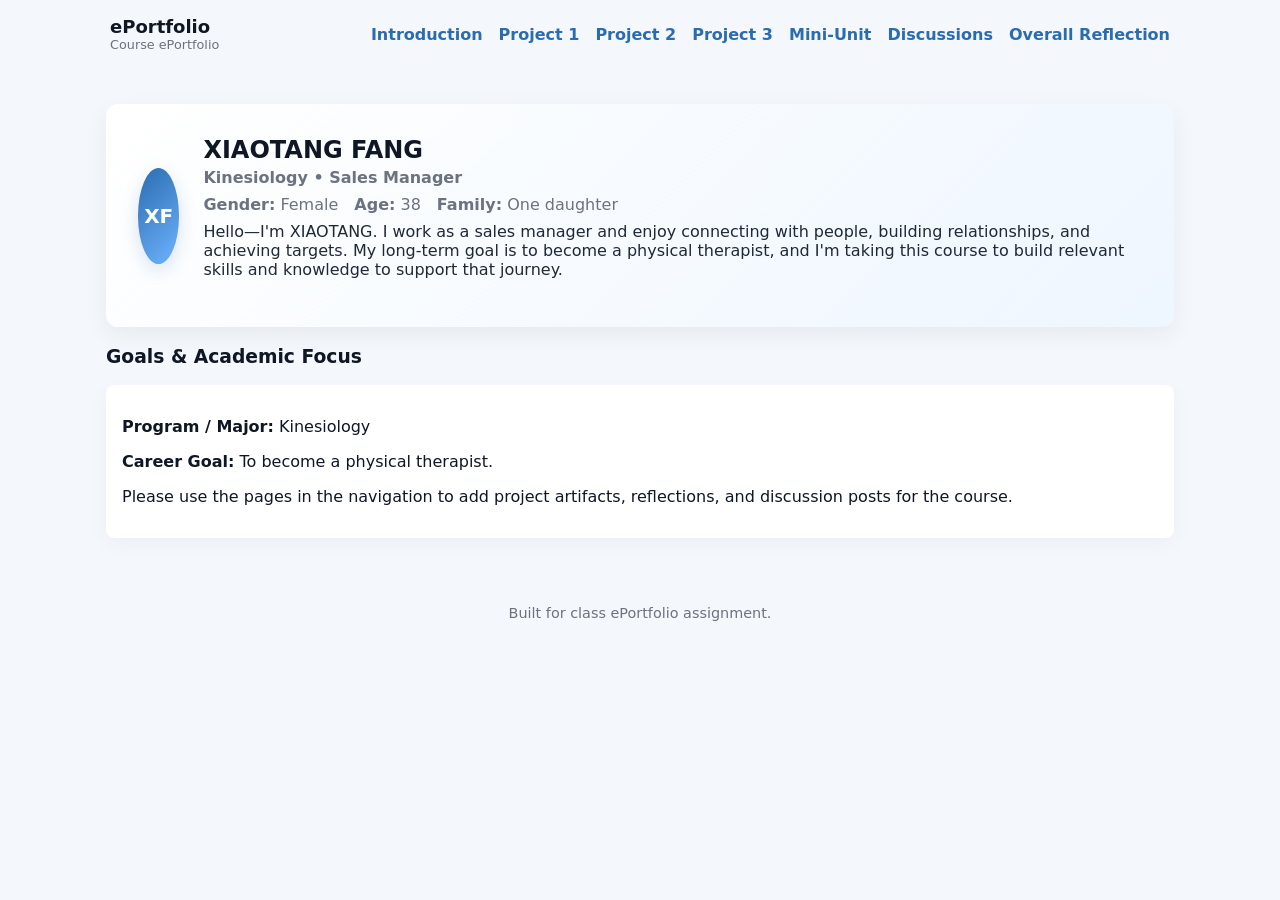
==== index.html @ 73dee46e "Initial ePortfolio scaffold" ====
<!doctype html>
<html lang="en">
  <head>
    <meta charset="utf-8" />
    <meta name="viewport" content="width=device-width,initial-scale=1" />
    <title>ePortfolio - Introduction</title>
    <link rel="stylesheet" href="css/styles.css">
  </head>
  <body>
    <header class="site-header">
      <div class="site-brand">
        <h1>ePortfolio</h1>
        <p class="tag">Course ePortfolio</p>
      </div>
      <nav>
        <ul class="nav">
          <li><a href="index.html">Introduction</a></li>
          <li><a href="project1.html">Project 1</a></li>
          <li><a href="project2.html">Project 2</a></li>
          <li><a href="project3.html">Project 3</a></li>
          <li><a href="mini_unit.html">Mini-Unit</a></li>
          <li><a href="discussions.html">Discussions</a></li>
          <li><a href="reflection.html">Overall Reflection</a></li>
        </ul>
      </nav>
    </header>

    <main class="container">
      <section class="hero">
        <div class="hero-inner">
          <div class="avatar">XF</div>
          <div class="hero-info">
            <h2 class="name">XIAOTANG FANG</h2>
            <p class="subtitle">Kinesiology • Sales Manager</p>
            <ul class="meta">
              <li><strong>Gender:</strong> Female</li>
              <li><strong>Age:</strong> 38</li>
              <li><strong>Family:</strong> One daughter</li>
            </ul>
            <p class="about">Hello—I'm XIAOTANG. I work as a sales manager and enjoy connecting with people, building relationships, and achieving targets. My long-term goal is to become a physical therapist, and I'm taking this course to build relevant skills and knowledge to support that journey.</p>
          </div>
        </div>
      </section>

      <section>
        <h3>Goals & Academic Focus</h3>
        <article class="intro-card">
          <p><strong>Program / Major:</strong> Kinesiology</p>
          <p><strong>Career Goal:</strong> To become a physical therapist.</p>
          <p>Please use the pages in the navigation to add project artifacts, reflections, and discussion posts for the course.</p>
        </article>
      </section>

    </main>

    <footer class="site-footer">
      <p>Built for class ePortfolio assignment.</p>
    </footer>
  </body>
</html>
---- css/styles.css ----
/* Simple styles for ePortfolio */

:root{
	--bg:#f4f7fb;
	--card:#ffffff;
	--accent:#2b6cb0;
	--accent-2:#6fb3ff;
	--muted:#6b7280;
}
*{box-sizing:border-box}
body{font-family:Inter,system-ui,-apple-system,Segoe UI,Roboto,Helvetica,Arial; margin:0; background:var(--bg); color:#0f1724; -webkit-font-smoothing:antialiased}
.site-header{background:transparent; padding:1rem 1.25rem; display:flex; align-items:center; justify-content:space-between; max-width:1100px; margin:0 auto}
.site-brand h1{margin:0; font-size:1.125rem}
.site-brand .tag{margin:0; font-size:.8rem; color:var(--muted)}
.nav{list-style:none; margin:0; padding:0; display:flex; gap:1rem}
.nav a{color:var(--accent); text-decoration:none; font-weight:600}
.nav a:hover{color:var(--accent-2)}
.container{max-width:1100px; margin:2.25rem auto; padding:0 1rem}

.hero{background:linear-gradient(135deg,#ffffff 0%, #eef6ff 100%); padding:2rem; border-radius:12px; box-shadow:0 8px 24px rgba(15,23,42,.06)}
.hero-inner{display:flex; gap:1.5rem; align-items:center}
.avatar{width:96px; height:96px; border-radius:50%; background:linear-gradient(135deg,var(--accent),var(--accent-2)); color:white; display:flex; align-items:center; justify-content:center; font-weight:700; font-size:1.25rem; box-shadow:0 6px 18px rgba(43,108,176,.18)}
.hero-info .name{margin:0; font-size:1.5rem}
.hero-info .subtitle{margin:.25rem 0; color:var(--muted); font-weight:600}
.meta{list-style:none; display:flex; gap:1rem; padding:0; margin:.5rem 0; color:var(--muted)}
.about{margin-top:.5rem; color:#1f2937}

.intro-card{background:var(--card); padding:1rem; border-radius:8px; box-shadow:0 6px 20px rgba(15,23,42,.04)}

.site-footer{padding:1rem; text-align:center; color:var(--muted); font-size:.9rem}

@media (max-width:720px){
	.hero-inner{flex-direction:column; align-items:flex-start}
	.avatar{width:84px; height:84px}
}
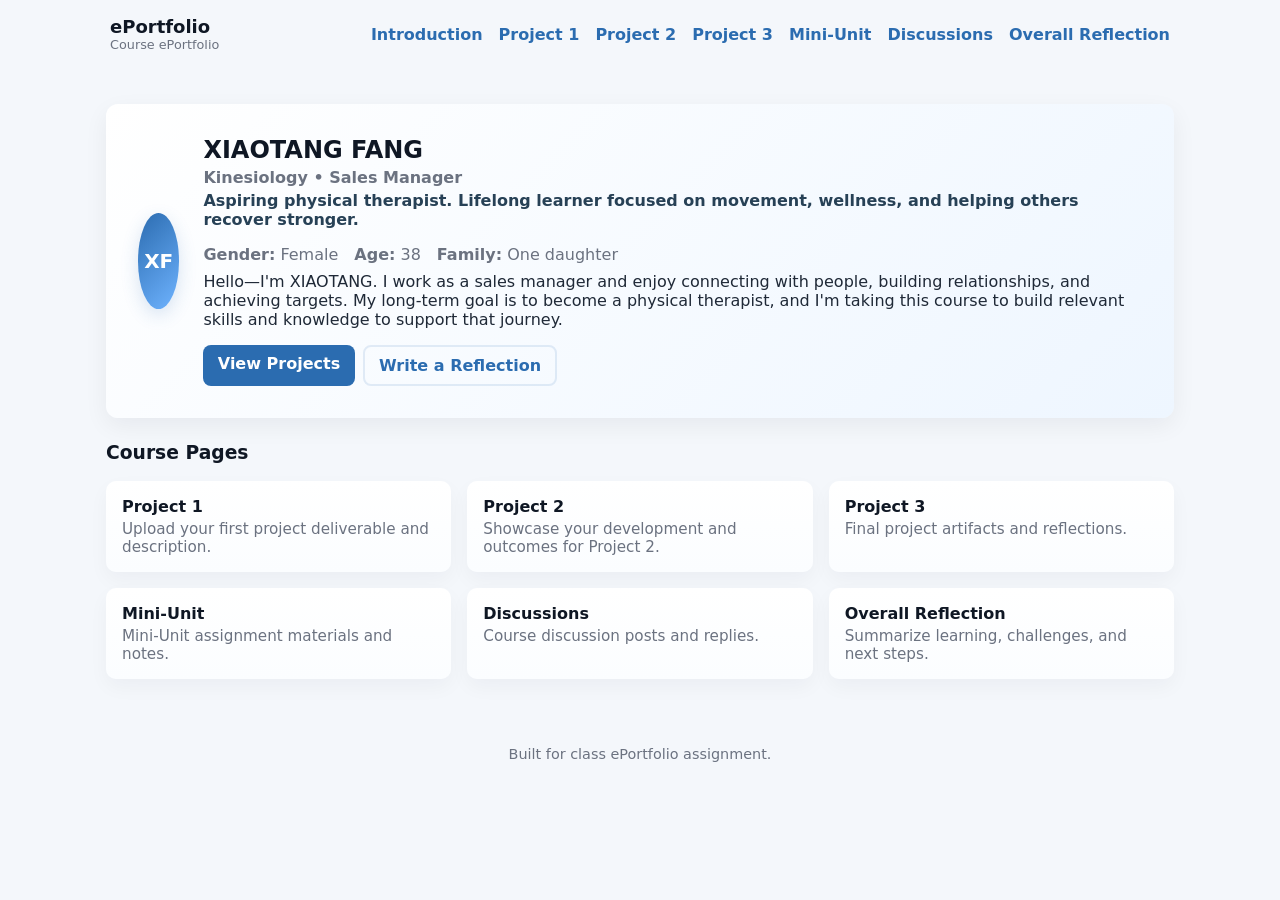
==== commit 98aeb791: "beautify index page" ====
--- a/index.html
+++ b/index.html
@@ -32,23 +32,52 @@
           <div class="hero-info">
             <h2 class="name">XIAOTANG FANG</h2>
             <p class="subtitle">Kinesiology • Sales Manager</p>
+            <p class="tagline">Aspiring physical therapist. Lifelong learner focused on movement, wellness, and helping others recover stronger.</p>
+
             <ul class="meta">
               <li><strong>Gender:</strong> Female</li>
               <li><strong>Age:</strong> 38</li>
               <li><strong>Family:</strong> One daughter</li>
             </ul>
+
             <p class="about">Hello—I'm XIAOTANG. I work as a sales manager and enjoy connecting with people, building relationships, and achieving targets. My long-term goal is to become a physical therapist, and I'm taking this course to build relevant skills and knowledge to support that journey.</p>
+
+            <div class="actions">
+              <a class="btn" href="project1.html">View Projects</a>
+              <a class="btn ghost" href="reflection.html">Write a Reflection</a>
+            </div>
           </div>
         </div>
       </section>
 
-      <section>
-        <h3>Goals & Academic Focus</h3>
-        <article class="intro-card">
-          <p><strong>Program / Major:</strong> Kinesiology</p>
-          <p><strong>Career Goal:</strong> To become a physical therapist.</p>
-          <p>Please use the pages in the navigation to add project artifacts, reflections, and discussion posts for the course.</p>
-        </article>
+      <section class="cards-section">
+        <h3>Course Pages</h3>
+        <div class="cards-grid">
+          <a class="card" href="project1.html">
+            <h4>Project 1</h4>
+            <p>Upload your first project deliverable and description.</p>
+          </a>
+          <a class="card" href="project2.html">
+            <h4>Project 2</h4>
+            <p>Showcase your development and outcomes for Project 2.</p>
+          </a>
+          <a class="card" href="project3.html">
+            <h4>Project 3</h4>
+            <p>Final project artifacts and reflections.</p>
+          </a>
+          <a class="card" href="mini_unit.html">
+            <h4>Mini-Unit</h4>
+            <p>Mini-Unit assignment materials and notes.</p>
+          </a>
+          <a class="card" href="discussions.html">
+            <h4>Discussions</h4>
+            <p>Course discussion posts and replies.</p>
+          </a>
+          <a class="card" href="reflection.html">
+            <h4>Overall Reflection</h4>
+            <p>Summarize learning, challenges, and next steps.</p>
+          </a>
+        </div>
       </section>
 
     </main>
--- a/css/styles.css
+++ b/css/styles.css
@@ -33,3 +33,24 @@
 	.hero-inner{flex-direction:column; align-items:flex-start}
 	.avatar{width:84px; height:84px}
 }
+
+/* New styles for index enhancements */
+.tagline{color:#274156; margin-top:.25rem; font-weight:600}
+.actions{margin-top:1rem; display:flex; gap:.5rem}
+.btn{background:var(--accent); color:white; padding:.55rem .9rem; border-radius:8px; text-decoration:none; font-weight:700}
+.btn:hover{filter:brightness(.95)}
+.btn.ghost{background:transparent; color:var(--accent); border:2px solid rgba(43,108,176,.12)}
+
+.cards-section{margin-top:1.5rem}
+.cards-grid{display:grid; grid-template-columns:repeat(3,1fr); gap:1rem; margin-top:.75rem}
+.card{background:linear-gradient(180deg, #ffffff, #fbfdff); padding:1rem; border-radius:10px; text-decoration:none; color:#0f1724; box-shadow:0 8px 20px rgba(15,23,42,.04); transition:transform .18s ease, box-shadow .18s ease}
+.card h4{margin:0 0 .25rem 0}
+.card p{margin:0; color:var(--muted); font-size:.95rem}
+.card:hover{transform:translateY(-6px); box-shadow:0 18px 40px rgba(15,23,42,.08)}
+
+@media (max-width:900px){
+	.cards-grid{grid-template-columns:repeat(2,1fr)}
+}
+@media (max-width:560px){
+	.cards-grid{grid-template-columns:1fr}
+}
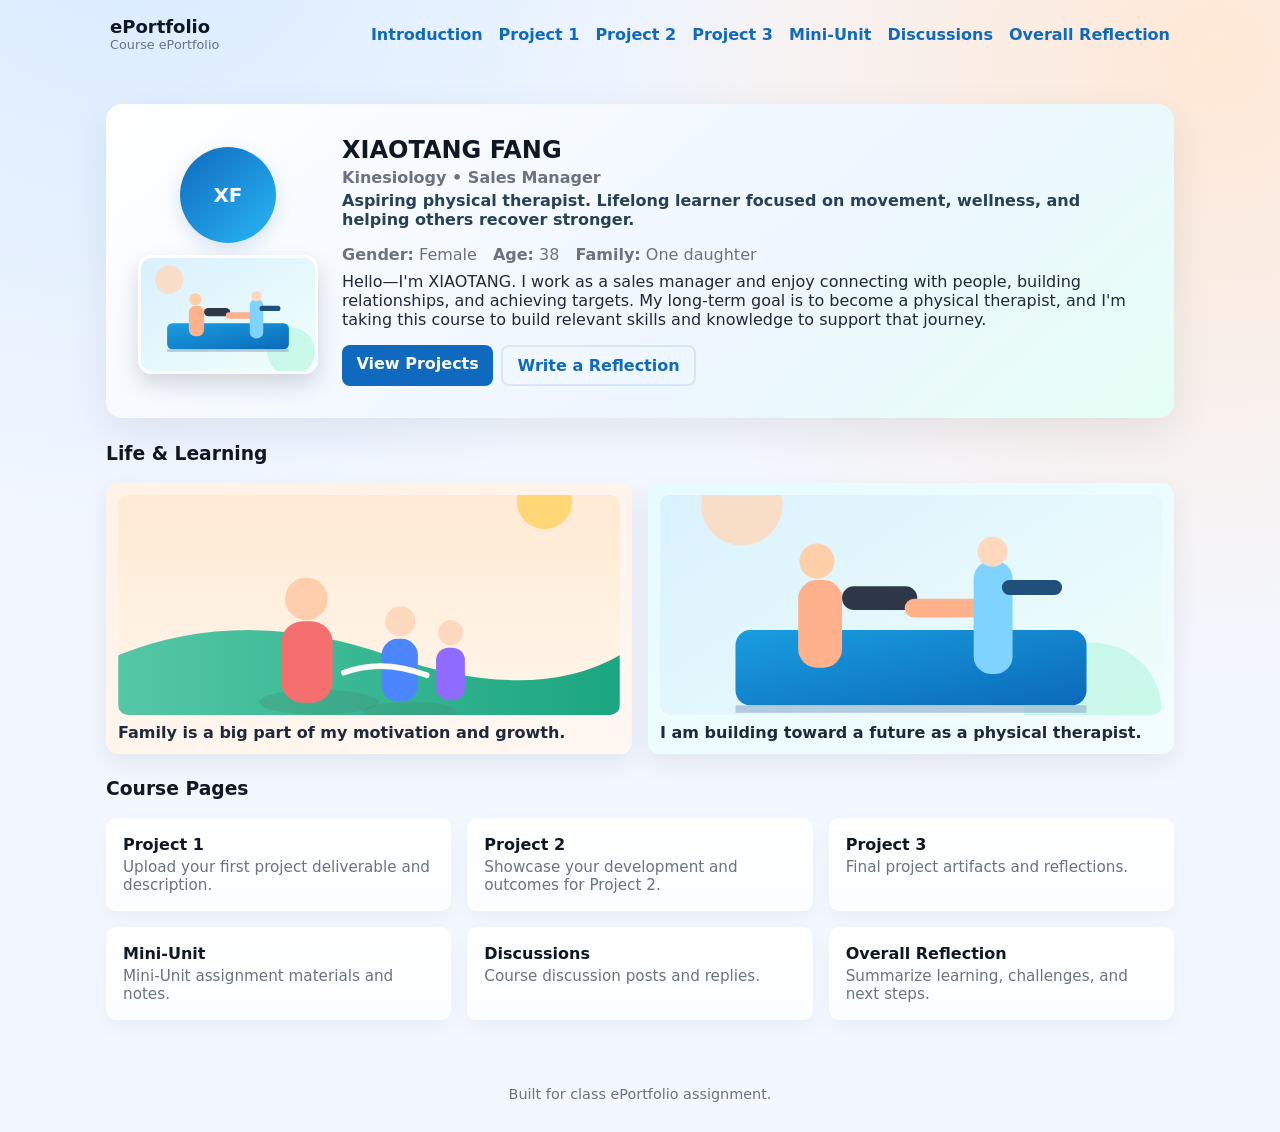
==== commit 1f4feea6: "beautify index page" ====
--- a/index.html
+++ b/index.html
@@ -28,7 +28,10 @@
     <main class="container">
       <section class="hero">
         <div class="hero-inner">
-          <div class="avatar">XF</div>
+          <div class="avatar-wrap">
+            <div class="avatar">XF</div>
+            <img class="hero-photo" src="assets/images/therapy-scene.svg" alt="Colorful physical therapy themed illustration">
+          </div>
           <div class="hero-info">
             <h2 class="name">XIAOTANG FANG</h2>
             <p class="subtitle">Kinesiology • Sales Manager</p>
@@ -47,6 +50,20 @@
               <a class="btn ghost" href="reflection.html">Write a Reflection</a>
             </div>
           </div>
+        </div>
+      </section>
+
+      <section class="photo-section">
+        <h3>Life & Learning</h3>
+        <div class="photo-grid">
+          <figure class="photo-card warm">
+            <img src="assets/images/family-moment.svg" alt="Family themed colorful illustration">
+            <figcaption>Family is a big part of my motivation and growth.</figcaption>
+          </figure>
+          <figure class="photo-card cool">
+            <img src="assets/images/therapy-scene.svg" alt="Physical therapy themed colorful illustration">
+            <figcaption>I am building toward a future as a physical therapist.</figcaption>
+          </figure>
         </div>
       </section>
 
--- a/css/styles.css
+++ b/css/styles.css
@@ -1,14 +1,16 @@
 /* Simple styles for ePortfolio */
 
 :root{
-	--bg:#f4f7fb;
+	--bg:#f3f7ff;
 	--card:#ffffff;
-	--accent:#2b6cb0;
-	--accent-2:#6fb3ff;
+	--accent:#0f6abf;
+	--accent-2:#29b6f6;
+	--sun:#ff8a3d;
+	--mint:#1cc59f;
 	--muted:#6b7280;
 }
 *{box-sizing:border-box}
-body{font-family:Inter,system-ui,-apple-system,Segoe UI,Roboto,Helvetica,Arial; margin:0; background:var(--bg); color:#0f1724; -webkit-font-smoothing:antialiased}
+body{font-family:Inter,system-ui,-apple-system,Segoe UI,Roboto,Helvetica,Arial; margin:0; background:radial-gradient(circle at 10% -10%, #d8ebff 0%, rgba(216,235,255,0) 40%), radial-gradient(circle at 95% 5%, #ffe8d6 0%, rgba(255,232,214,0) 38%), var(--bg); color:#0f1724; -webkit-font-smoothing:antialiased}
 .site-header{background:transparent; padding:1rem 1.25rem; display:flex; align-items:center; justify-content:space-between; max-width:1100px; margin:0 auto}
 .site-brand h1{margin:0; font-size:1.125rem}
 .site-brand .tag{margin:0; font-size:.8rem; color:var(--muted)}
@@ -17,9 +19,11 @@
 .nav a:hover{color:var(--accent-2)}
 .container{max-width:1100px; margin:2.25rem auto; padding:0 1rem}
 
-.hero{background:linear-gradient(135deg,#ffffff 0%, #eef6ff 100%); padding:2rem; border-radius:12px; box-shadow:0 8px 24px rgba(15,23,42,.06)}
+.hero{background:linear-gradient(140deg,#ffffff 0%, #eef6ff 60%, #e5fff5 100%); padding:2rem; border-radius:16px; box-shadow:0 14px 40px rgba(15,23,42,.08)}
 .hero-inner{display:flex; gap:1.5rem; align-items:center}
+.avatar-wrap{display:flex; flex-direction:column; gap:.75rem; align-items:center}
 .avatar{width:96px; height:96px; border-radius:50%; background:linear-gradient(135deg,var(--accent),var(--accent-2)); color:white; display:flex; align-items:center; justify-content:center; font-weight:700; font-size:1.25rem; box-shadow:0 6px 18px rgba(43,108,176,.18)}
+.hero-photo{width:180px; max-width:32vw; border-radius:14px; border:3px solid rgba(255,255,255,.9); box-shadow:0 10px 22px rgba(15,23,42,.16)}
 .hero-info .name{margin:0; font-size:1.5rem}
 .hero-info .subtitle{margin:.25rem 0; color:var(--muted); font-weight:600}
 .meta{list-style:none; display:flex; gap:1rem; padding:0; margin:.5rem 0; color:var(--muted)}
@@ -32,6 +36,7 @@
 @media (max-width:720px){
 	.hero-inner{flex-direction:column; align-items:flex-start}
 	.avatar{width:84px; height:84px}
+	.hero-photo{width:100%; max-width:380px}
 }
 
 /* New styles for index enhancements */
@@ -41,15 +46,24 @@
 .btn:hover{filter:brightness(.95)}
 .btn.ghost{background:transparent; color:var(--accent); border:2px solid rgba(43,108,176,.12)}
 
+.photo-section{margin-top:1.6rem}
+.photo-grid{display:grid; grid-template-columns:repeat(2,1fr); gap:1rem; margin-top:.65rem}
+.photo-card{margin:0; padding:.75rem; border-radius:12px; box-shadow:0 10px 26px rgba(15,23,42,.08)}
+.photo-card img{display:block; width:100%; height:220px; object-fit:cover; border-radius:10px}
+.photo-card figcaption{margin-top:.5rem; color:#1e293b; font-weight:600}
+.photo-card.warm{background:linear-gradient(160deg, #fff2e7 0%, #fff8f2 100%)}
+.photo-card.cool{background:linear-gradient(160deg, #e7fbff 0%, #f2fdff 100%)}
+
 .cards-section{margin-top:1.5rem}
 .cards-grid{display:grid; grid-template-columns:repeat(3,1fr); gap:1rem; margin-top:.75rem}
-.card{background:linear-gradient(180deg, #ffffff, #fbfdff); padding:1rem; border-radius:10px; text-decoration:none; color:#0f1724; box-shadow:0 8px 20px rgba(15,23,42,.04); transition:transform .18s ease, box-shadow .18s ease}
+.card{background:linear-gradient(180deg, #ffffff, #fbfdff); padding:1rem; border-radius:10px; text-decoration:none; color:#0f1724; box-shadow:0 8px 20px rgba(15,23,42,.04); transition:transform .18s ease, box-shadow .18s ease, border-color .18s ease; border:1px solid transparent}
 .card h4{margin:0 0 .25rem 0}
 .card p{margin:0; color:var(--muted); font-size:.95rem}
-.card:hover{transform:translateY(-6px); box-shadow:0 18px 40px rgba(15,23,42,.08)}
+.card:hover{transform:translateY(-6px); box-shadow:0 18px 40px rgba(15,23,42,.08); border-color:rgba(15,106,191,.3)}
 
 @media (max-width:900px){
 	.cards-grid{grid-template-columns:repeat(2,1fr)}
+	.photo-grid{grid-template-columns:1fr}
 }
 @media (max-width:560px){
 	.cards-grid{grid-template-columns:1fr}
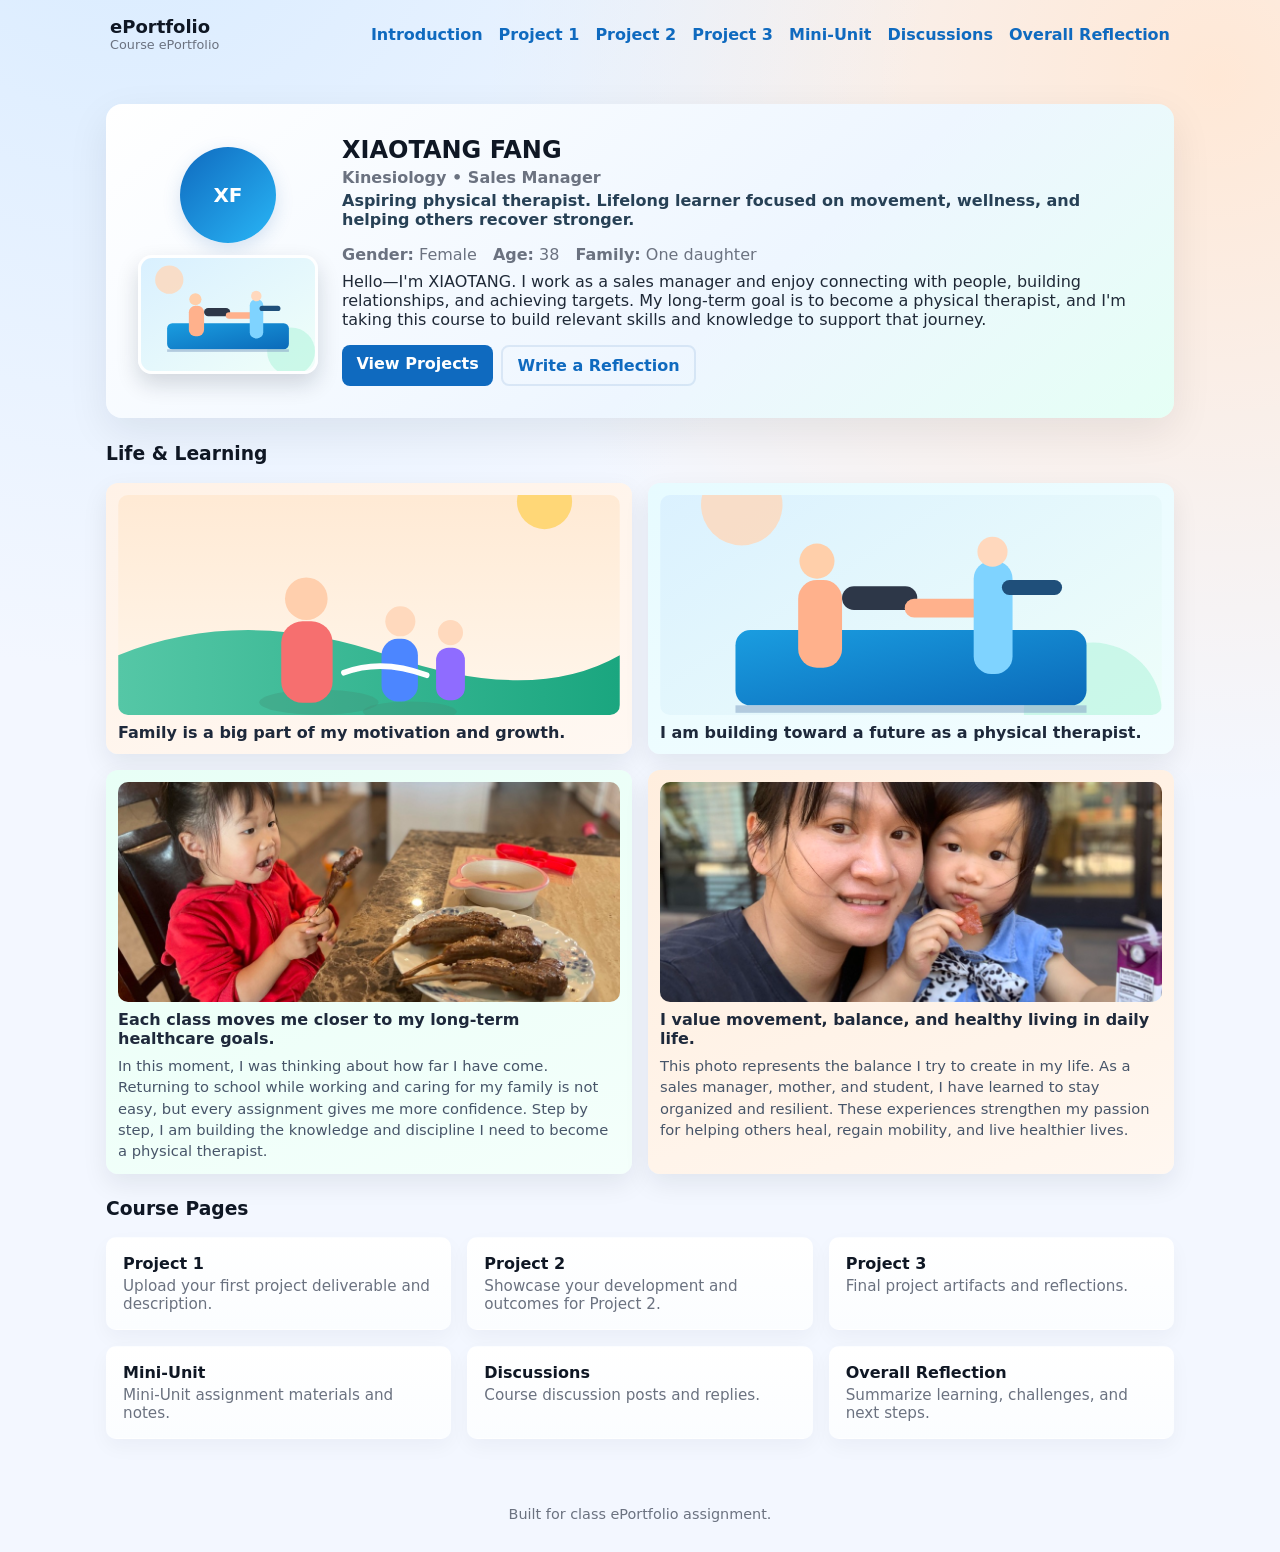
==== commit c075ff46: "beautify index page" ====
--- a/index.html
+++ b/index.html
@@ -64,6 +64,16 @@
             <img src="assets/images/therapy-scene.svg" alt="Physical therapy themed colorful illustration">
             <figcaption>I am building toward a future as a physical therapist.</figcaption>
           </figure>
+          <figure class="photo-card mint">
+            <img src="assets/images/2EBCD030-2914-4F84-AEA5-EBAD1848D19D_1_105_c.jpeg" alt="Personal moment photo 1">
+            <figcaption>Each class moves me closer to my long-term healthcare goals.</figcaption>
+            <p class="micro-story">In this moment, I was thinking about how far I have come. Returning to school while working and caring for my family is not easy, but every assignment gives me more confidence. Step by step, I am building the knowledge and discipline I need to become a physical therapist.</p>
+          </figure>
+          <figure class="photo-card peach">
+            <img src="assets/images/CD4DF604-98FF-4617-96FC-9EDE9CA3D682_1_105_c.jpeg" alt="Personal moment photo 2">
+            <figcaption>I value movement, balance, and healthy living in daily life.</figcaption>
+            <p class="micro-story">This photo represents the balance I try to create in my life. As a sales manager, mother, and student, I have learned to stay organized and resilient. These experiences strengthen my passion for helping others heal, regain mobility, and live healthier lives.</p>
+          </figure>
         </div>
       </section>
 
--- a/css/styles.css
+++ b/css/styles.css
@@ -51,8 +51,11 @@
 .photo-card{margin:0; padding:.75rem; border-radius:12px; box-shadow:0 10px 26px rgba(15,23,42,.08)}
 .photo-card img{display:block; width:100%; height:220px; object-fit:cover; border-radius:10px}
 .photo-card figcaption{margin-top:.5rem; color:#1e293b; font-weight:600}
+.photo-card .micro-story{margin:.45rem 0 0 0; color:#475569; font-size:.92rem; line-height:1.45}
 .photo-card.warm{background:linear-gradient(160deg, #fff2e7 0%, #fff8f2 100%)}
 .photo-card.cool{background:linear-gradient(160deg, #e7fbff 0%, #f2fdff 100%)}
+.photo-card.mint{background:linear-gradient(160deg, #e8fff6 0%, #f4fffb 100%)}
+.photo-card.peach{background:linear-gradient(160deg, #ffeede 0%, #fff7f0 100%)}
 
 .cards-section{margin-top:1.5rem}
 .cards-grid{display:grid; grid-template-columns:repeat(3,1fr); gap:1rem; margin-top:.75rem}
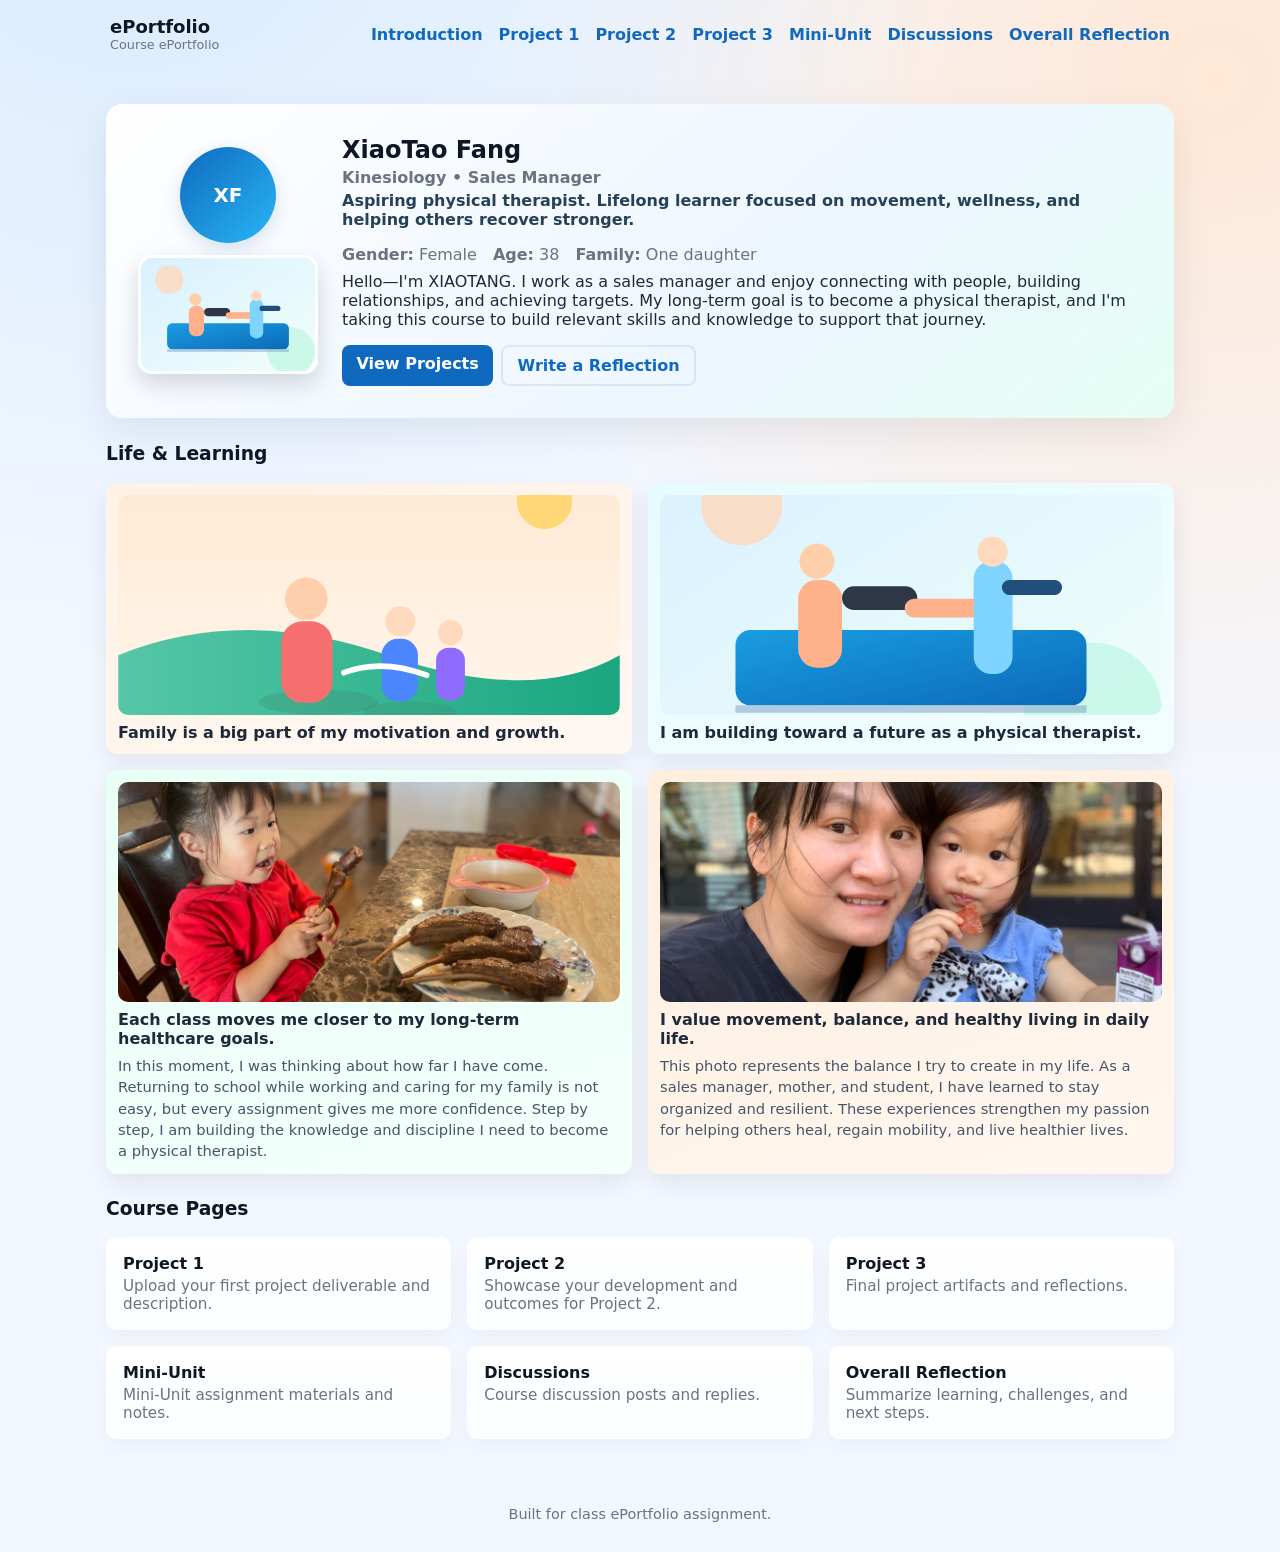
==== commit 19a24ad1: "beautify index page" ====
--- a/index.html
+++ b/index.html
@@ -33,7 +33,7 @@
             <img class="hero-photo" src="assets/images/therapy-scene.svg" alt="Colorful physical therapy themed illustration">
           </div>
           <div class="hero-info">
-            <h2 class="name">XIAOTANG FANG</h2>
+            <h2 class="name">XiaoTao Fang</h2>
             <p class="subtitle">Kinesiology • Sales Manager</p>
             <p class="tagline">Aspiring physical therapist. Lifelong learner focused on movement, wellness, and helping others recover stronger.</p>
 
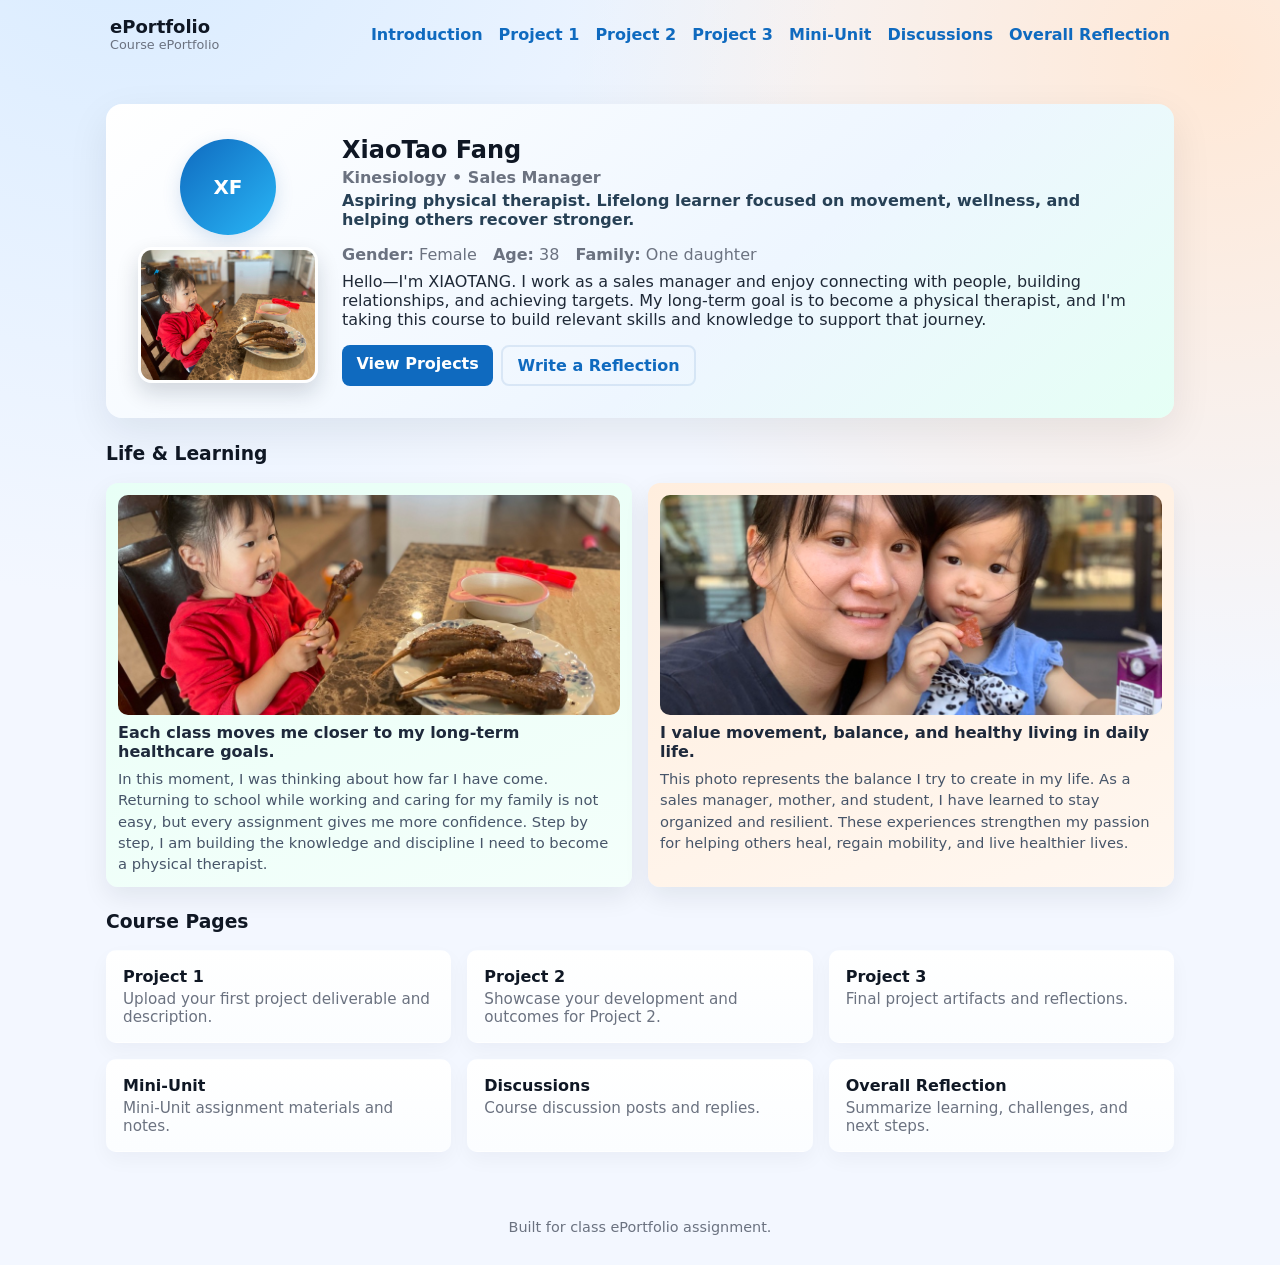
==== commit 56f27c71: "beautify index page" ====
--- a/index.html
+++ b/index.html
@@ -30,7 +30,7 @@
         <div class="hero-inner">
           <div class="avatar-wrap">
             <div class="avatar">XF</div>
-            <img class="hero-photo" src="assets/images/therapy-scene.svg" alt="Colorful physical therapy themed illustration">
+            <img class="hero-photo" src="assets/images/2EBCD030-2914-4F84-AEA5-EBAD1848D19D_1_105_c.jpeg" alt="Personal portrait photo">
           </div>
           <div class="hero-info">
             <h2 class="name">XiaoTao Fang</h2>
@@ -56,14 +56,6 @@
       <section class="photo-section">
         <h3>Life & Learning</h3>
         <div class="photo-grid">
-          <figure class="photo-card warm">
-            <img src="assets/images/family-moment.svg" alt="Family themed colorful illustration">
-            <figcaption>Family is a big part of my motivation and growth.</figcaption>
-          </figure>
-          <figure class="photo-card cool">
-            <img src="assets/images/therapy-scene.svg" alt="Physical therapy themed colorful illustration">
-            <figcaption>I am building toward a future as a physical therapist.</figcaption>
-          </figure>
           <figure class="photo-card mint">
             <img src="assets/images/2EBCD030-2914-4F84-AEA5-EBAD1848D19D_1_105_c.jpeg" alt="Personal moment photo 1">
             <figcaption>Each class moves me closer to my long-term healthcare goals.</figcaption>
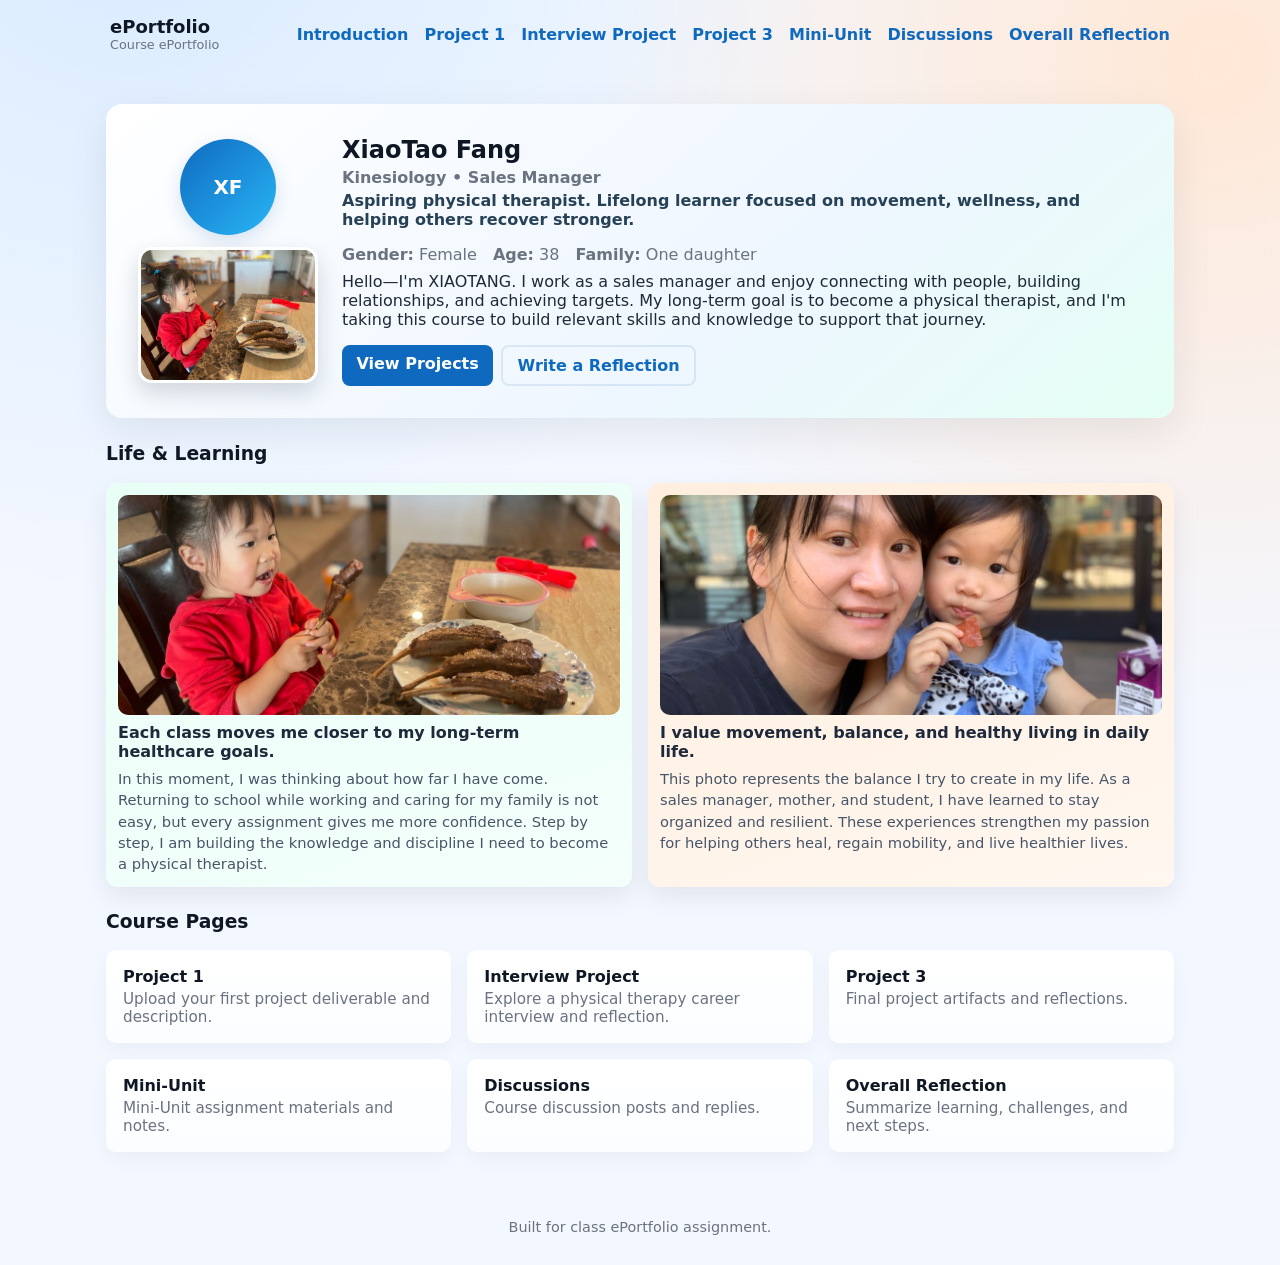
==== commit 6375d3de: "beautify index page" ====
--- a/index.html
+++ b/index.html
@@ -16,7 +16,7 @@
         <ul class="nav">
           <li><a href="index.html">Introduction</a></li>
           <li><a href="project1.html">Project 1</a></li>
-          <li><a href="project2.html">Project 2</a></li>
+          <li><a href="project2.html">Interview Project</a></li>
           <li><a href="project3.html">Project 3</a></li>
           <li><a href="mini_unit.html">Mini-Unit</a></li>
           <li><a href="discussions.html">Discussions</a></li>
@@ -77,8 +77,8 @@
             <p>Upload your first project deliverable and description.</p>
           </a>
           <a class="card" href="project2.html">
-            <h4>Project 2</h4>
-            <p>Showcase your development and outcomes for Project 2.</p>
+            <h4>Interview Project</h4>
+            <p>Explore a physical therapy career interview and reflection.</p>
           </a>
           <a class="card" href="project3.html">
             <h4>Project 3</h4>
--- a/css/styles.css
+++ b/css/styles.css
@@ -71,3 +71,50 @@
 @media (max-width:560px){
 	.cards-grid{grid-template-columns:1fr}
 }
+
+/* Project page styles */
+.project-hero{background:linear-gradient(145deg,#ffffff 0%, #ecf5ff 55%, #e9fff4 100%); border-radius:14px; padding:1.4rem; box-shadow:0 10px 28px rgba(15,23,42,.07)}
+.project-hero h2{margin:0 0 .4rem 0}
+.project-sub{margin:0; color:#35516a; font-weight:600}
+
+.project-grid{display:grid; grid-template-columns:repeat(2,1fr); gap:1rem; margin-top:1rem}
+.project-card{background:#fff; border-radius:12px; padding:1rem; box-shadow:0 8px 22px rgba(15,23,42,.06)}
+.project-card h3{margin:0 0 .5rem 0; font-size:1.05rem}
+.project-card p{margin:0; color:#334155; line-height:1.5}
+
+.portfolio-page{max-width:960px}
+.eyebrow{margin:0 0 .4rem; color:var(--accent); font-size:.78rem; font-weight:800; letter-spacing:.08em; text-transform:uppercase}
+.feature-card{margin-top:1rem}
+.project-details{display:grid; grid-template-columns:repeat(3,1fr); gap:1rem; margin:0}
+.project-details div{border-left:3px solid var(--mint); padding-left:.7rem}
+.project-details dt{color:var(--muted); font-size:.8rem; font-weight:700; text-transform:uppercase}
+.project-details dd{margin:.25rem 0 0; color:#334155; line-height:1.45}
+.artifact-grid{display:grid; grid-template-columns:repeat(2,1fr); gap:1rem; margin-top:1rem}
+.artifact-card{background:#fff; border-top:4px solid var(--accent-2); border-radius:8px; padding:1rem; box-shadow:0 8px 22px rgba(15,23,42,.06)}
+.artifact-card:nth-child(3n+2){border-color:var(--mint)}
+.artifact-card:nth-child(3n){border-color:var(--sun)}
+.artifact-card h3{margin:.35rem 0 .5rem; font-size:1.05rem}
+.artifact-card p{margin:0; color:#334155; line-height:1.5}
+.artifact-number{color:var(--accent); font-size:.78rem; font-weight:800; letter-spacing:.08em}
+.reflection-block{margin-top:1rem; background:#fff; border-radius:8px; padding:1.4rem; box-shadow:0 8px 22px rgba(15,23,42,.06)}
+.reflection-block h2{margin:.1rem 0 .75rem}
+.reflection-block p{color:#334155; line-height:1.7}
+.reflection-block p:last-child{margin-bottom:0}
+.long-reflection{margin-top:1rem}
+
+.project-photo-block{margin-top:1rem}
+.tips{margin-top:1rem}
+.tips ul{margin:.4rem 0 0 1.1rem; color:#334155}
+.tips li{margin:.3rem 0}
+
+@media (max-width:900px){
+	.project-grid{grid-template-columns:1fr}
+	.project-details{grid-template-columns:1fr}
+}
+
+@media (max-width:720px){
+	.site-header{align-items:flex-start; flex-direction:column; gap:.75rem}
+	.site-header nav{width:100%}
+	.nav{flex-wrap:wrap; gap:.5rem .85rem}
+	.artifact-grid{grid-template-columns:1fr}
+}
